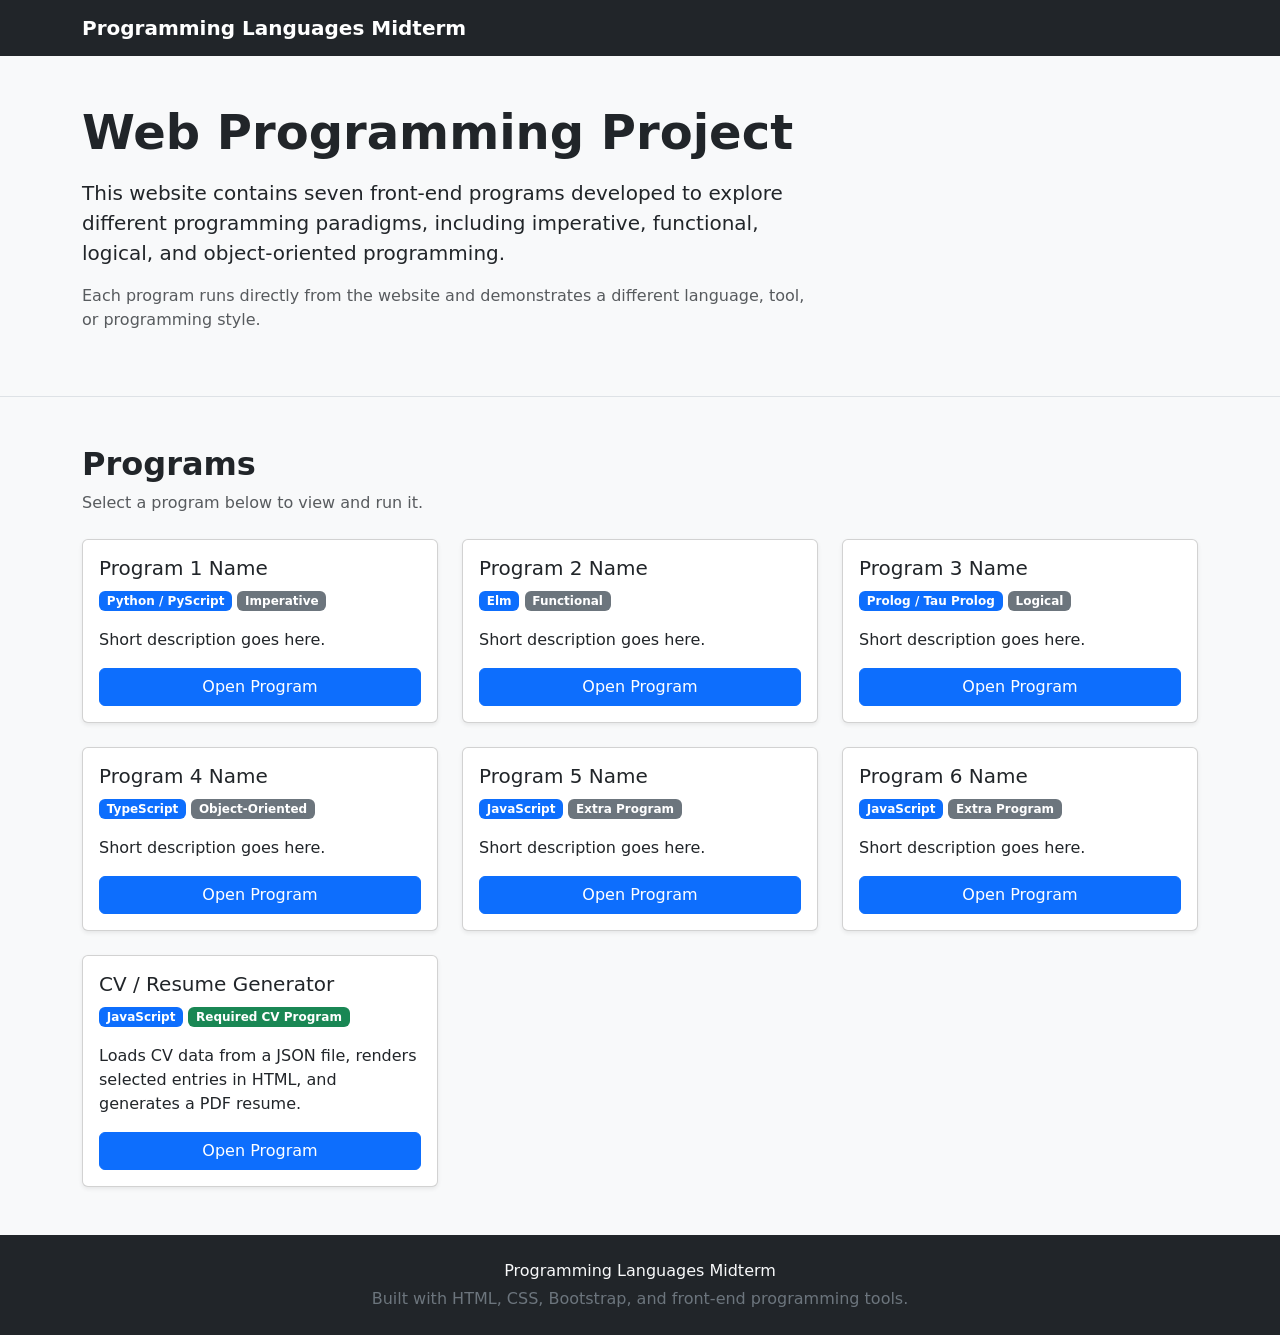
==== index.html @ f72ce65d "Build bootstrap homepage" ====
<!DOCTYPE html>
<html lang="en">
<head>
  <meta charset="UTF-8" />
  <meta name="viewport" content="width=device-width, initial-scale=1.0" />

  <title>Programming Languages Midterm</title>

  <!-- Bootstrap CSS -->
  <link
    href="https://cdn.jsdelivr.net/npm/bootstrap@5.3.8/dist/css/bootstrap.min.css"
    rel="stylesheet"
  />

  <!-- Custom CSS -->
  <link rel="stylesheet" href="styles.css" />
</head>

<body>
  <!-- Navigation Bar -->
  <nav class="navbar navbar-expand-lg navbar-dark bg-dark">
    <div class="container">
      <a class="navbar-brand fw-bold" href="index.html">
        Programming Languages Midterm
      </a>
    </div>
  </nav>

  <!-- Hero Section -->
  <header class="bg-light py-5 border-bottom">
    <div class="container">
      <div class="row align-items-center">
        <div class="col-lg-8">
          <h1 class="display-5 fw-bold">Web Programming Project</h1>

          <p class="lead mt-3">
            This website contains seven front-end programs developed to explore
            different programming paradigms, including imperative, functional,
            logical, and object-oriented programming.
          </p>

          <p class="text-muted">
            Each program runs directly from the website and demonstrates a different
            language, tool, or programming style.
          </p>
        </div>
      </div>
    </div>
  </header>

  <!-- Main Content -->
  <main class="container my-5">
    <section class="mb-4">
      <h2 class="fw-bold">Programs</h2>
      <p class="text-muted">
        Select a program below to view and run it.
      </p>
    </section>

    <section class="row g-4">
      <!-- Program 1 -->
      <div class="col-md-6 col-lg-4">
        <div class="card h-100 shadow-sm program-card">
          <div class="card-body d-flex flex-column">
            <h3 class="card-title h5">Program 1 Name</h3>

            <div class="mb-3">
              <span class="badge text-bg-primary">Python / PyScript</span>
              <span class="badge text-bg-secondary">Imperative</span>
            </div>

            <p class="card-text">
              Short description goes here.
            </p>

            <a href="programs/python/index.html" class="btn btn-primary mt-auto">
              Open Program
            </a>
          </div>
        </div>
      </div>

      <!-- Program 2 -->
      <div class="col-md-6 col-lg-4">
        <div class="card h-100 shadow-sm program-card">
          <div class="card-body d-flex flex-column">
            <h3 class="card-title h5">Program 2 Name</h3>

            <div class="mb-3">
              <span class="badge text-bg-primary">Elm</span>
              <span class="badge text-bg-secondary">Functional</span>
            </div>

            <p class="card-text">
              Short description goes here.
            </p>

            <a href="programs/elm/index.html" class="btn btn-primary mt-auto">
              Open Program
            </a>
          </div>
        </div>
      </div>

      <!-- Program 3 -->
      <div class="col-md-6 col-lg-4">
        <div class="card h-100 shadow-sm program-card">
          <div class="card-body d-flex flex-column">
            <h3 class="card-title h5">Program 3 Name</h3>

            <div class="mb-3">
              <span class="badge text-bg-primary">Prolog / Tau Prolog</span>
              <span class="badge text-bg-secondary">Logical</span>
            </div>

            <p class="card-text">
              Short description goes here.
            </p>

            <a href="programs/prolog/index.html" class="btn btn-primary mt-auto">
              Open Program
            </a>
          </div>
        </div>
      </div>

      <!-- Program 4 -->
      <div class="col-md-6 col-lg-4">
        <div class="card h-100 shadow-sm program-card">
          <div class="card-body d-flex flex-column">
            <h3 class="card-title h5">Program 4 Name</h3>

            <div class="mb-3">
              <span class="badge text-bg-primary">TypeScript</span>
              <span class="badge text-bg-secondary">Object-Oriented</span>
            </div>

            <p class="card-text">
              Short description goes here.
            </p>

            <a href="programs/typescript/index.html" class="btn btn-primary mt-auto">
              Open Program
            </a>
          </div>
        </div>
      </div>

      <!-- Program 5 -->
      <div class="col-md-6 col-lg-4">
        <div class="card h-100 shadow-sm program-card">
          <div class="card-body d-flex flex-column">
            <h3 class="card-title h5">Program 5 Name</h3>

            <div class="mb-3">
              <span class="badge text-bg-primary">JavaScript</span>
              <span class="badge text-bg-secondary">Extra Program</span>
            </div>

            <p class="card-text">
              Short description goes here.
            </p>

            <a href="programs/js-1/index.html" class="btn btn-primary mt-auto">
              Open Program
            </a>
          </div>
        </div>
      </div>

      <!-- Program 6 -->
      <div class="col-md-6 col-lg-4">
        <div class="card h-100 shadow-sm program-card">
          <div class="card-body d-flex flex-column">
            <h3 class="card-title h5">Program 6 Name</h3>

            <div class="mb-3">
              <span class="badge text-bg-primary">JavaScript</span>
              <span class="badge text-bg-secondary">Extra Program</span>
            </div>

            <p class="card-text">
              Short description goes here.
            </p>

            <a href="programs/js-2/index.html" class="btn btn-primary mt-auto">
              Open Program
            </a>
          </div>
        </div>
      </div>

      <!-- Program 7 -->
      <div class="col-md-6 col-lg-4">
        <div class="card h-100 shadow-sm program-card">
          <div class="card-body d-flex flex-column">
            <h3 class="card-title h5">CV / Resume Generator</h3>

            <div class="mb-3">
              <span class="badge text-bg-primary">JavaScript</span>
              <span class="badge text-bg-success">Required CV Program</span>
            </div>

            <p class="card-text">
              Loads CV data from a JSON file, renders selected entries in HTML, and generates a PDF resume.
            </p>

            <a href="programs/cv/index.html" class="btn btn-primary mt-auto">
              Open Program
            </a>
          </div>
        </div>
      </div>
    </section>
  </main>

  <!-- Footer -->
  <footer class="bg-dark text-light py-4 mt-5">
    <div class="container text-center">
      <p class="mb-1">Programming Languages Midterm</p>
      <p class="mb-0 text-secondary">
        Built with HTML, CSS, Bootstrap, and front-end programming tools.
      </p>
    </div>
  </footer>

  <!-- Bootstrap JS -->
  <script
    src="https://cdn.jsdelivr.net/npm/bootstrap@5.3.8/dist/js/bootstrap.bundle.min.js">
  </script>
</body>
</html>
---- styles.css ----
body {
  background-color: #f8f9fa;
}

.program-card {
  transition: transform 0.2s ease, box-shadow 0.2s ease;
}

.program-card:hover {
  transform: translateY(-4px);
}

footer {
  margin-top: 4rem;
}
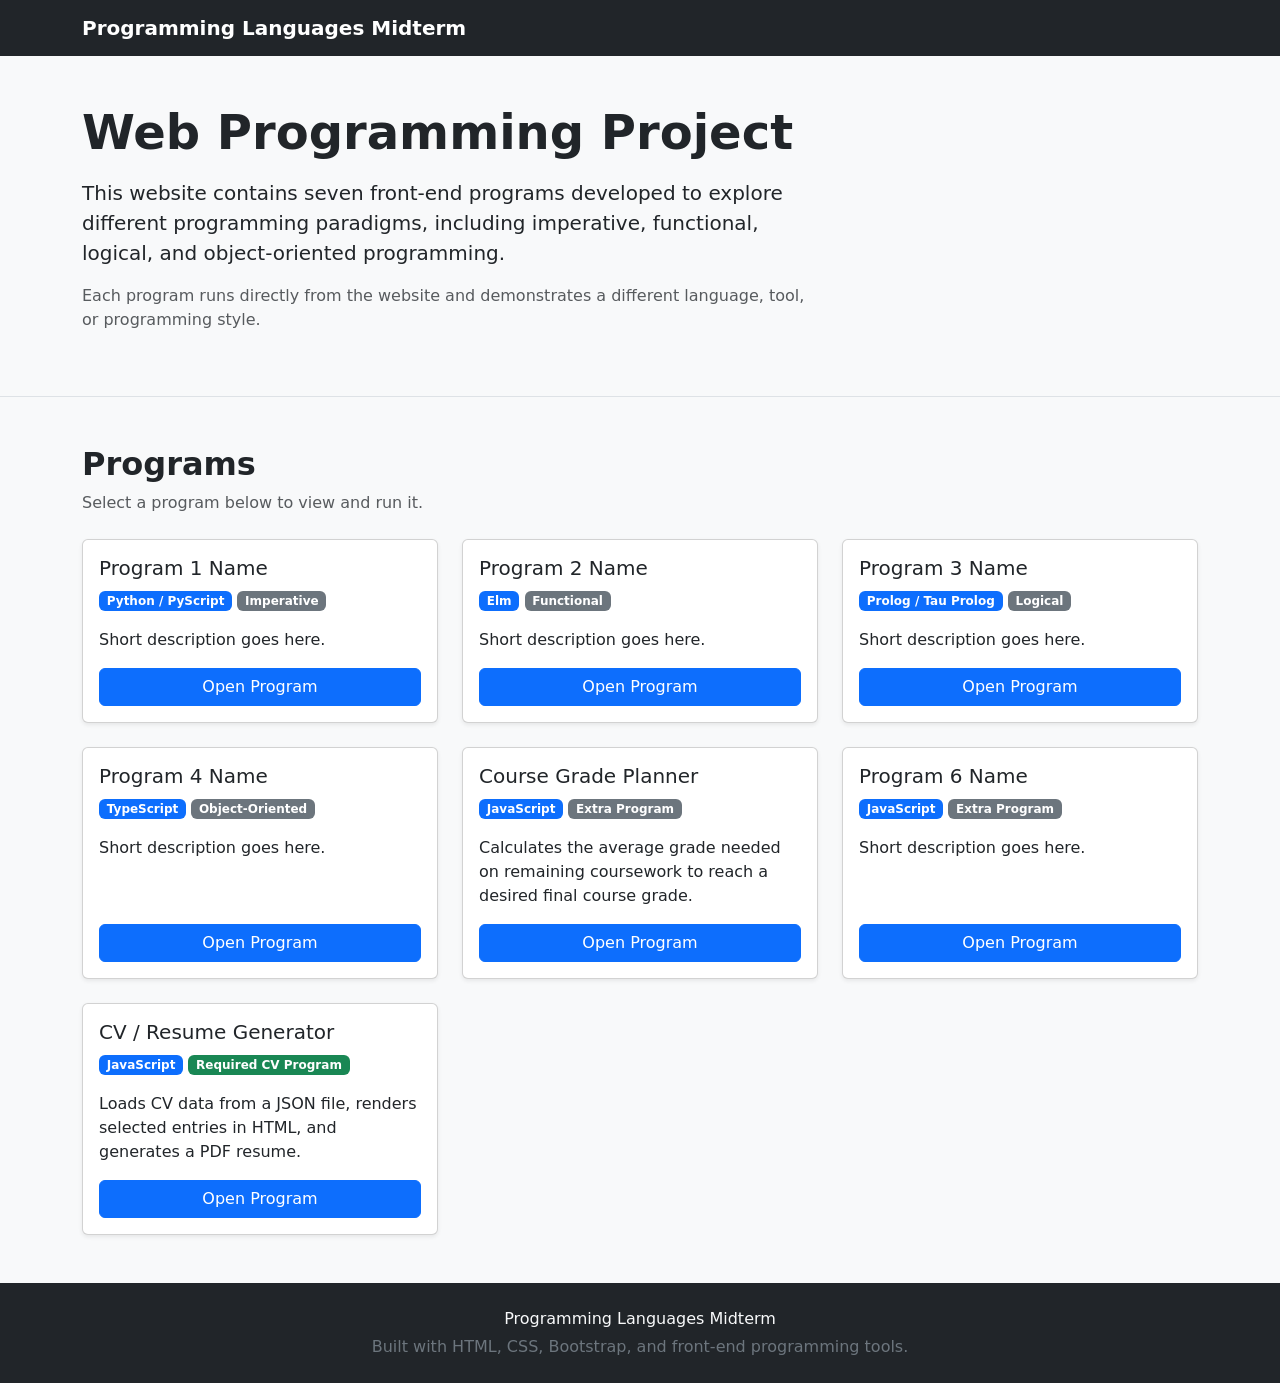
==== commit 22c4ddf7: "Implemented first extra program" ====
--- a/index.html
+++ b/index.html
@@ -150,7 +150,7 @@
       <div class="col-md-6 col-lg-4">
         <div class="card h-100 shadow-sm program-card">
           <div class="card-body d-flex flex-column">
-            <h3 class="card-title h5">Program 5 Name</h3>
+            <h3 class="card-title h5">Course Grade Planner</h3>
 
             <div class="mb-3">
               <span class="badge text-bg-primary">JavaScript</span>
@@ -158,7 +158,7 @@
             </div>
 
             <p class="card-text">
-              Short description goes here.
+              Calculates the average grade needed on remaining coursework to reach a desired final course grade.
             </p>
 
             <a href="programs/js-1/index.html" class="btn btn-primary mt-auto">
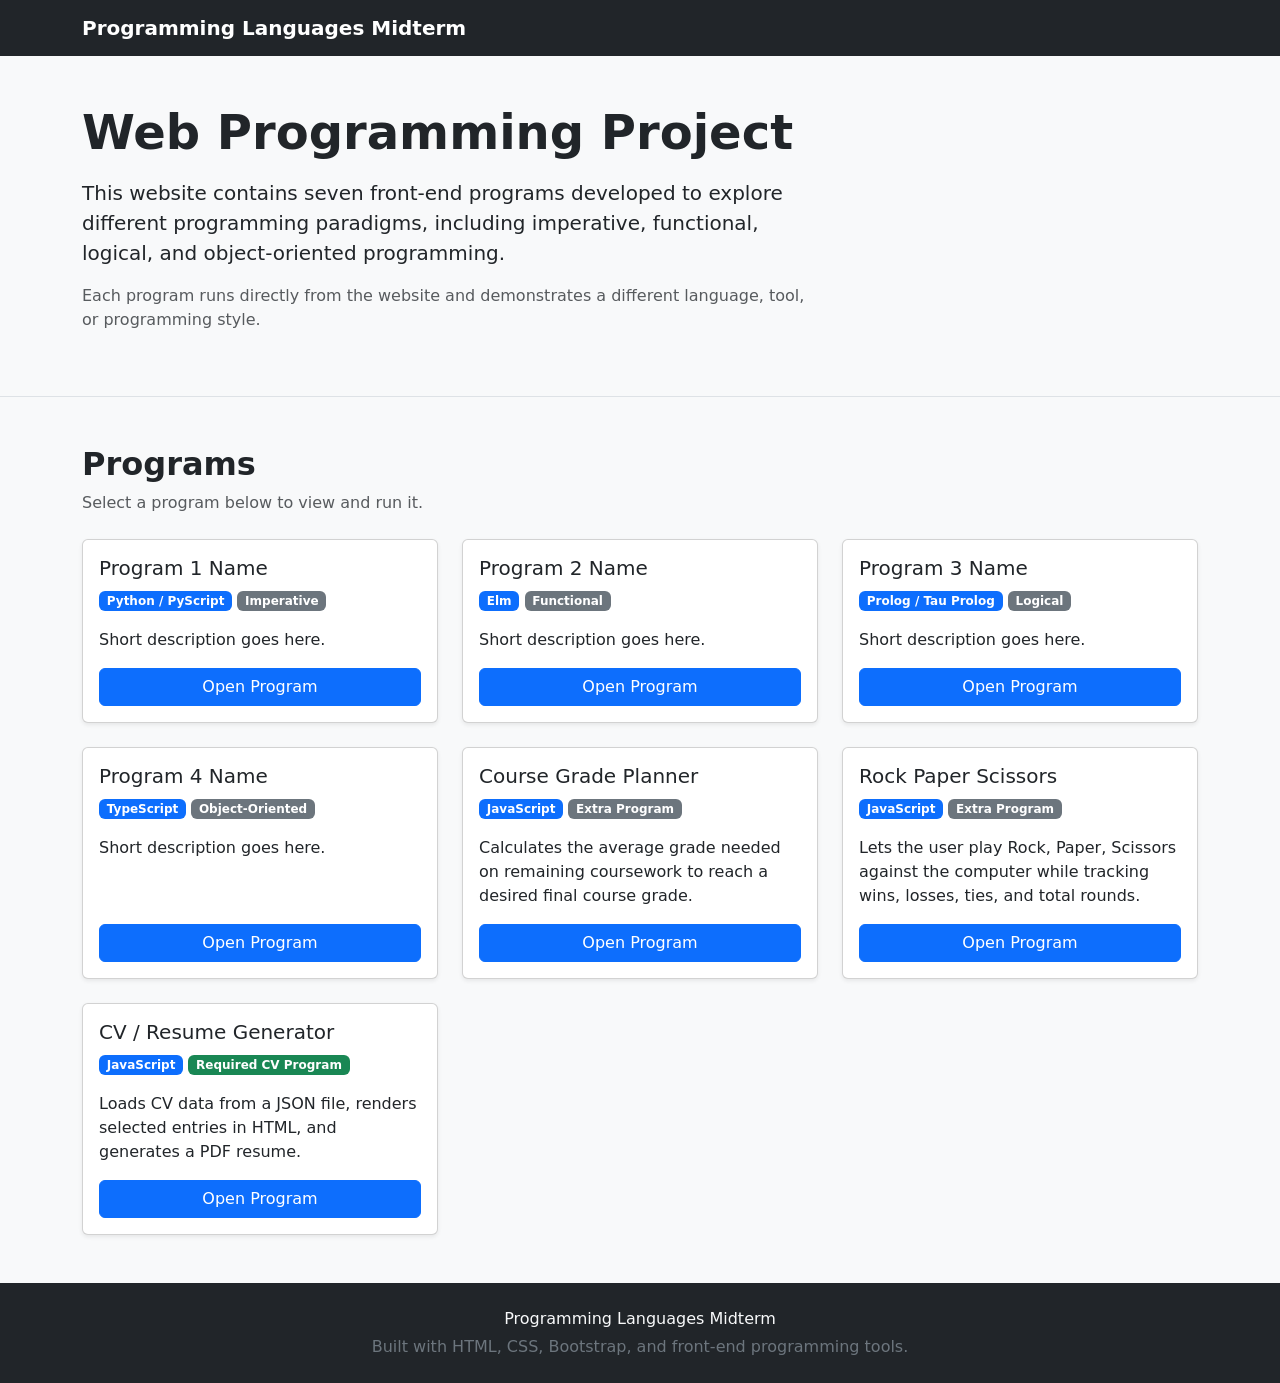
==== commit 1f148947: "Implemented second extra program" ====
--- a/index.html
+++ b/index.html
@@ -172,7 +172,7 @@
       <div class="col-md-6 col-lg-4">
         <div class="card h-100 shadow-sm program-card">
           <div class="card-body d-flex flex-column">
-            <h3 class="card-title h5">Program 6 Name</h3>
+            <h3 class="card-title h5">Rock Paper Scissors</h3>
 
             <div class="mb-3">
               <span class="badge text-bg-primary">JavaScript</span>
@@ -180,7 +180,7 @@
             </div>
 
             <p class="card-text">
-              Short description goes here.
+              Lets the user play Rock, Paper, Scissors against the computer while tracking wins, losses, ties, and total rounds.
             </p>
 
             <a href="programs/js-2/index.html" class="btn btn-primary mt-auto">
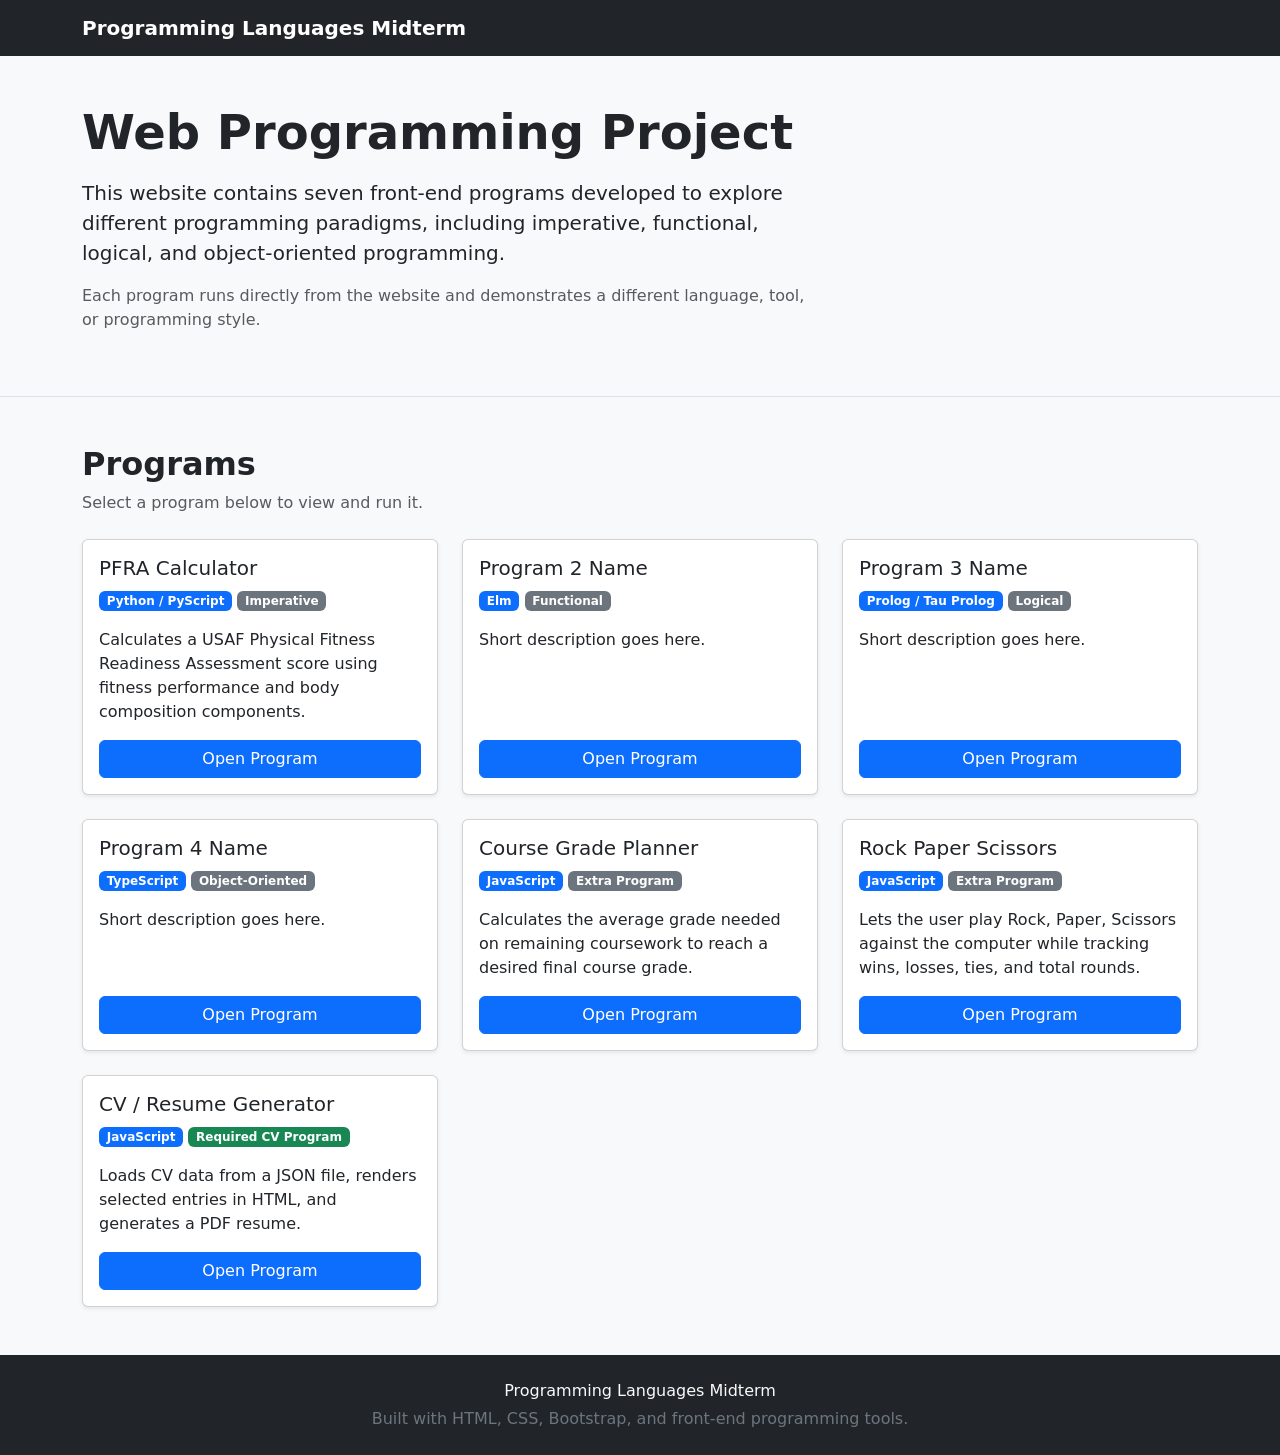
==== commit d7196572: "Implemented python program" ====
--- a/index.html
+++ b/index.html
@@ -62,7 +62,7 @@
       <div class="col-md-6 col-lg-4">
         <div class="card h-100 shadow-sm program-card">
           <div class="card-body d-flex flex-column">
-            <h3 class="card-title h5">Program 1 Name</h3>
+            <h3 class="card-title h5">PFRA Calculator</h3>
 
             <div class="mb-3">
               <span class="badge text-bg-primary">Python / PyScript</span>
@@ -70,7 +70,7 @@
             </div>
 
             <p class="card-text">
-              Short description goes here.
+              Calculates a USAF Physical Fitness Readiness Assessment score using fitness performance and body composition components.
             </p>
 
             <a href="programs/python/index.html" class="btn btn-primary mt-auto">
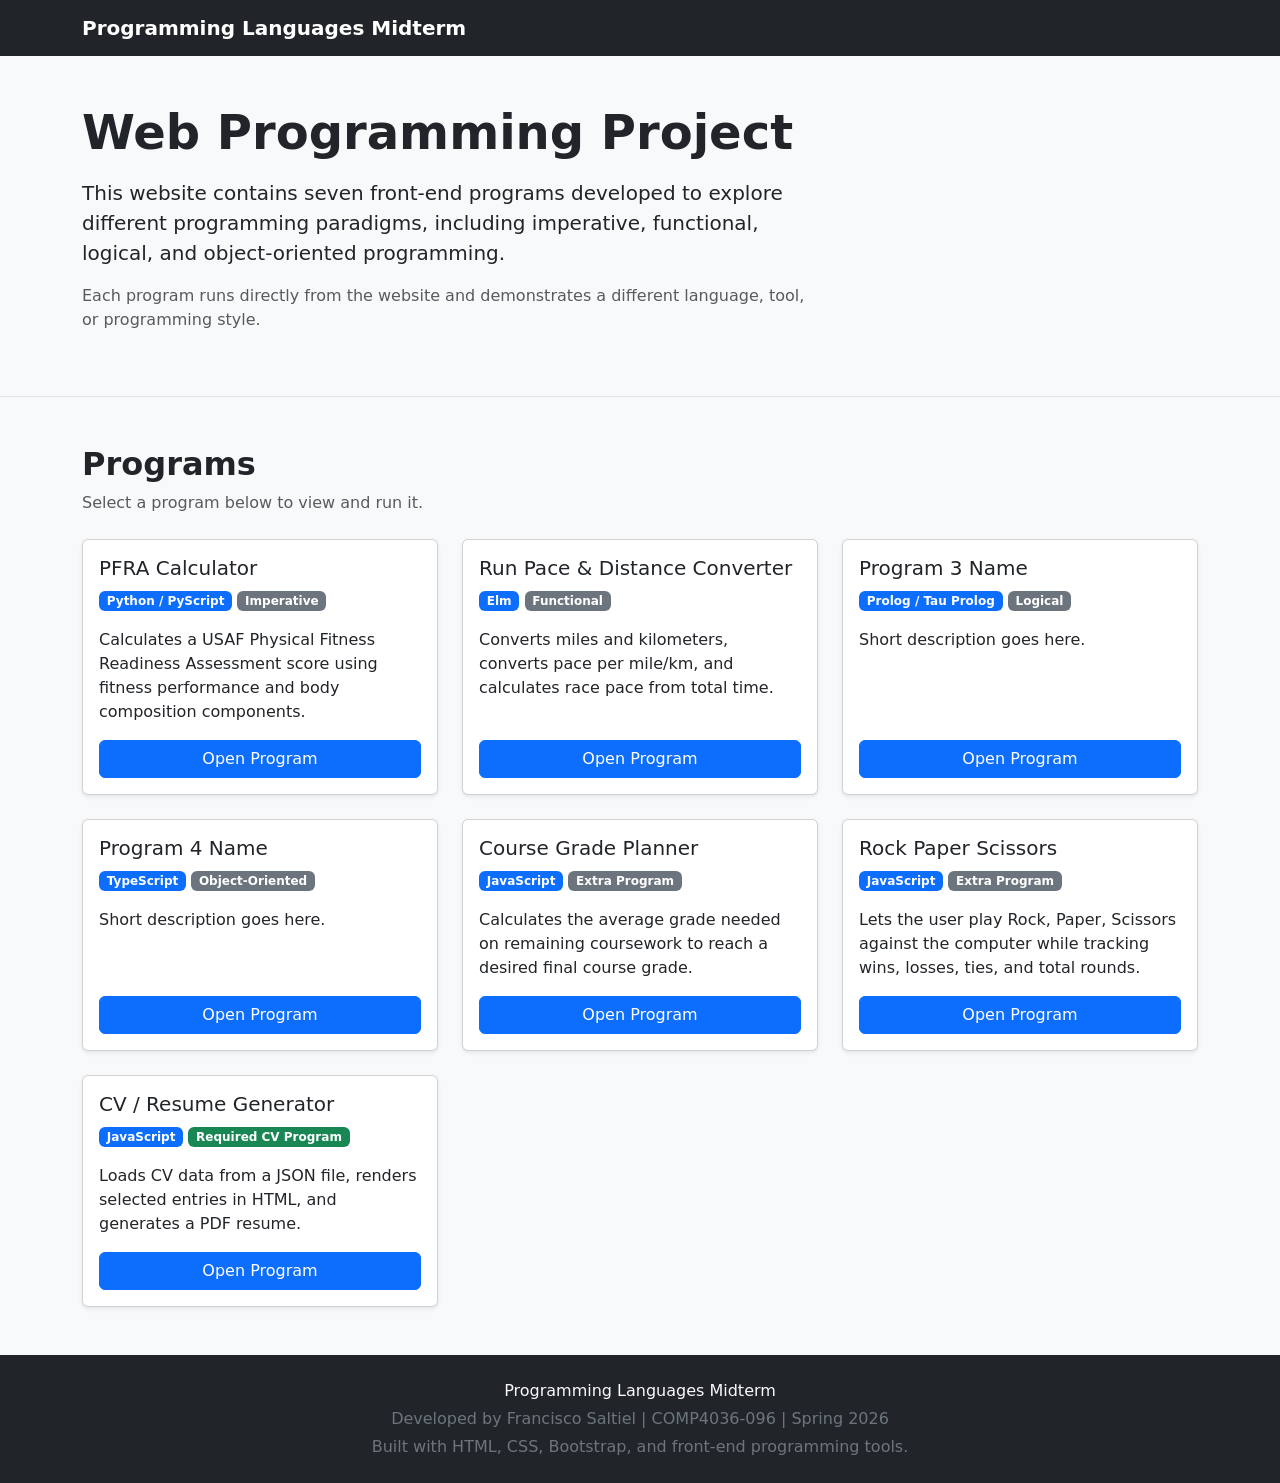
==== commit 00dc531b: "Implemented Elm program" ====
--- a/index.html
+++ b/index.html
@@ -84,7 +84,7 @@
       <div class="col-md-6 col-lg-4">
         <div class="card h-100 shadow-sm program-card">
           <div class="card-body d-flex flex-column">
-            <h3 class="card-title h5">Program 2 Name</h3>
+            <h3 class="card-title h5">Run Pace & Distance Converter</h3>
 
             <div class="mb-3">
               <span class="badge text-bg-primary">Elm</span>
@@ -92,7 +92,7 @@
             </div>
 
             <p class="card-text">
-              Short description goes here.
+              Converts miles and kilometers, converts pace per mile/km, and calculates race pace from total time.
             </p>
 
             <a href="programs/elm/index.html" class="btn btn-primary mt-auto">
@@ -218,6 +218,9 @@
   <footer class="bg-dark text-light py-4 mt-5">
     <div class="container text-center">
       <p class="mb-1">Programming Languages Midterm</p>
+      <p class="mb-1 text-secondary">
+        Developed by Francisco Saltiel | COMP4036-096 | Spring 2026
+      </p>
       <p class="mb-0 text-secondary">
         Built with HTML, CSS, Bootstrap, and front-end programming tools.
       </p>
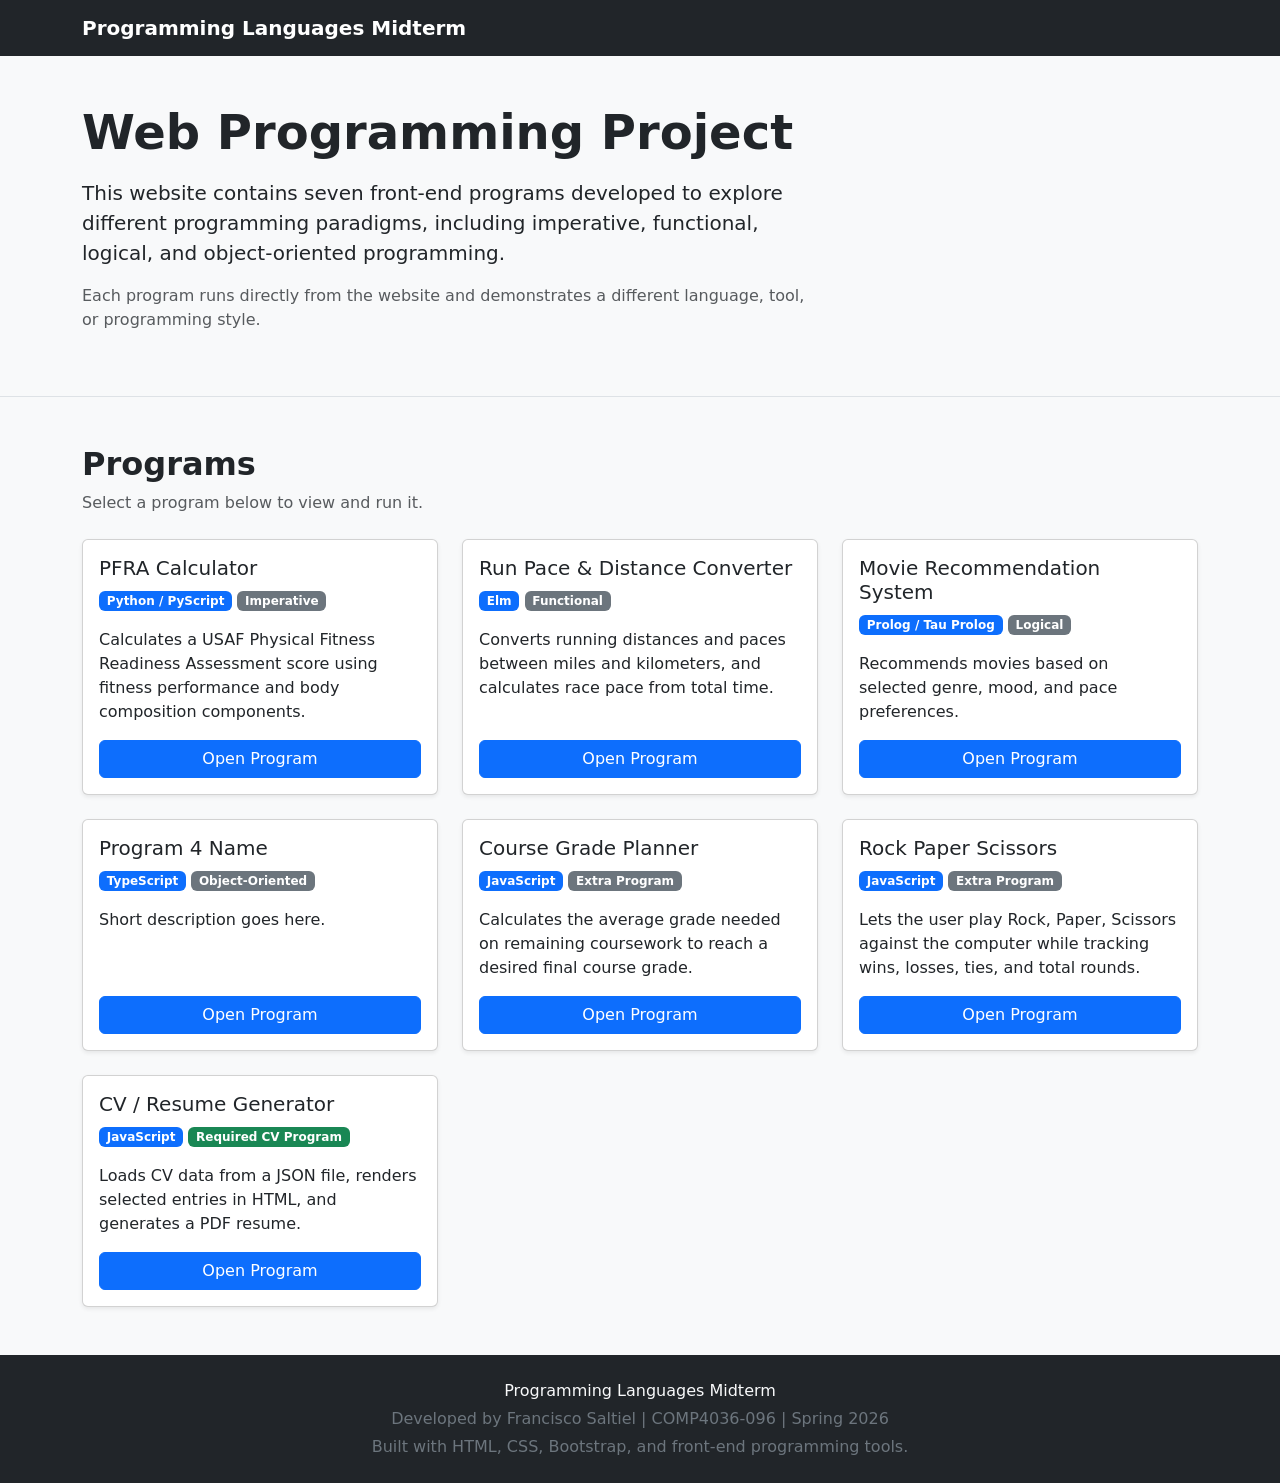
==== commit 5475cabb: "Implemented Prolog program" ====
--- a/index.html
+++ b/index.html
@@ -92,7 +92,7 @@
             </div>
 
             <p class="card-text">
-              Converts miles and kilometers, converts pace per mile/km, and calculates race pace from total time.
+              Converts running distances and paces between miles and kilometers, and calculates race pace from total time.
             </p>
 
             <a href="programs/elm/index.html" class="btn btn-primary mt-auto">
@@ -106,7 +106,7 @@
       <div class="col-md-6 col-lg-4">
         <div class="card h-100 shadow-sm program-card">
           <div class="card-body d-flex flex-column">
-            <h3 class="card-title h5">Program 3 Name</h3>
+            <h3 class="card-title h5">Movie Recommendation System</h3>
 
             <div class="mb-3">
               <span class="badge text-bg-primary">Prolog / Tau Prolog</span>
@@ -114,7 +114,7 @@
             </div>
 
             <p class="card-text">
-              Short description goes here.
+              Recommends movies based on selected genre, mood, and pace preferences.
             </p>
 
             <a href="programs/prolog/index.html" class="btn btn-primary mt-auto">
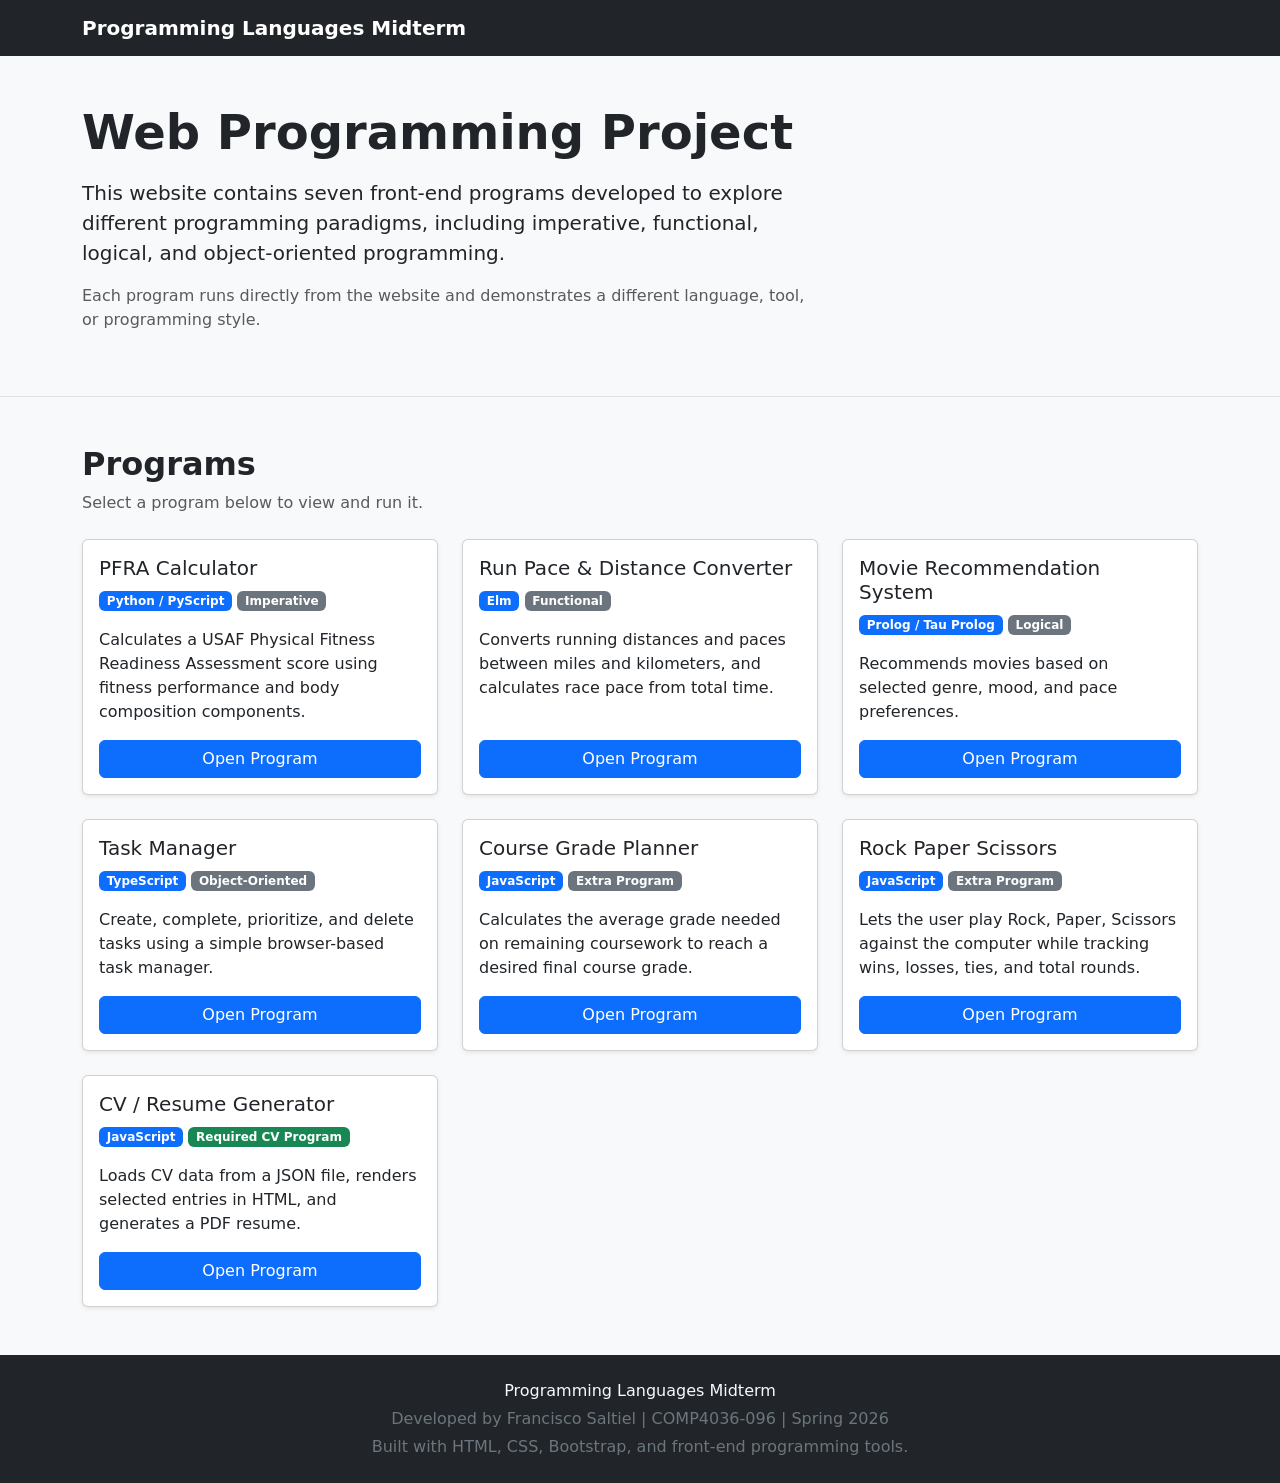
==== commit dafa659b: "Implemented typescript program" ====
--- a/index.html
+++ b/index.html
@@ -128,7 +128,7 @@
       <div class="col-md-6 col-lg-4">
         <div class="card h-100 shadow-sm program-card">
           <div class="card-body d-flex flex-column">
-            <h3 class="card-title h5">Program 4 Name</h3>
+            <h3 class="card-title h5">Task Manager</h3>
 
             <div class="mb-3">
               <span class="badge text-bg-primary">TypeScript</span>
@@ -136,7 +136,7 @@
             </div>
 
             <p class="card-text">
-              Short description goes here.
+              Create, complete, prioritize, and delete tasks using a simple browser-based task manager.
             </p>
 
             <a href="programs/typescript/index.html" class="btn btn-primary mt-auto">
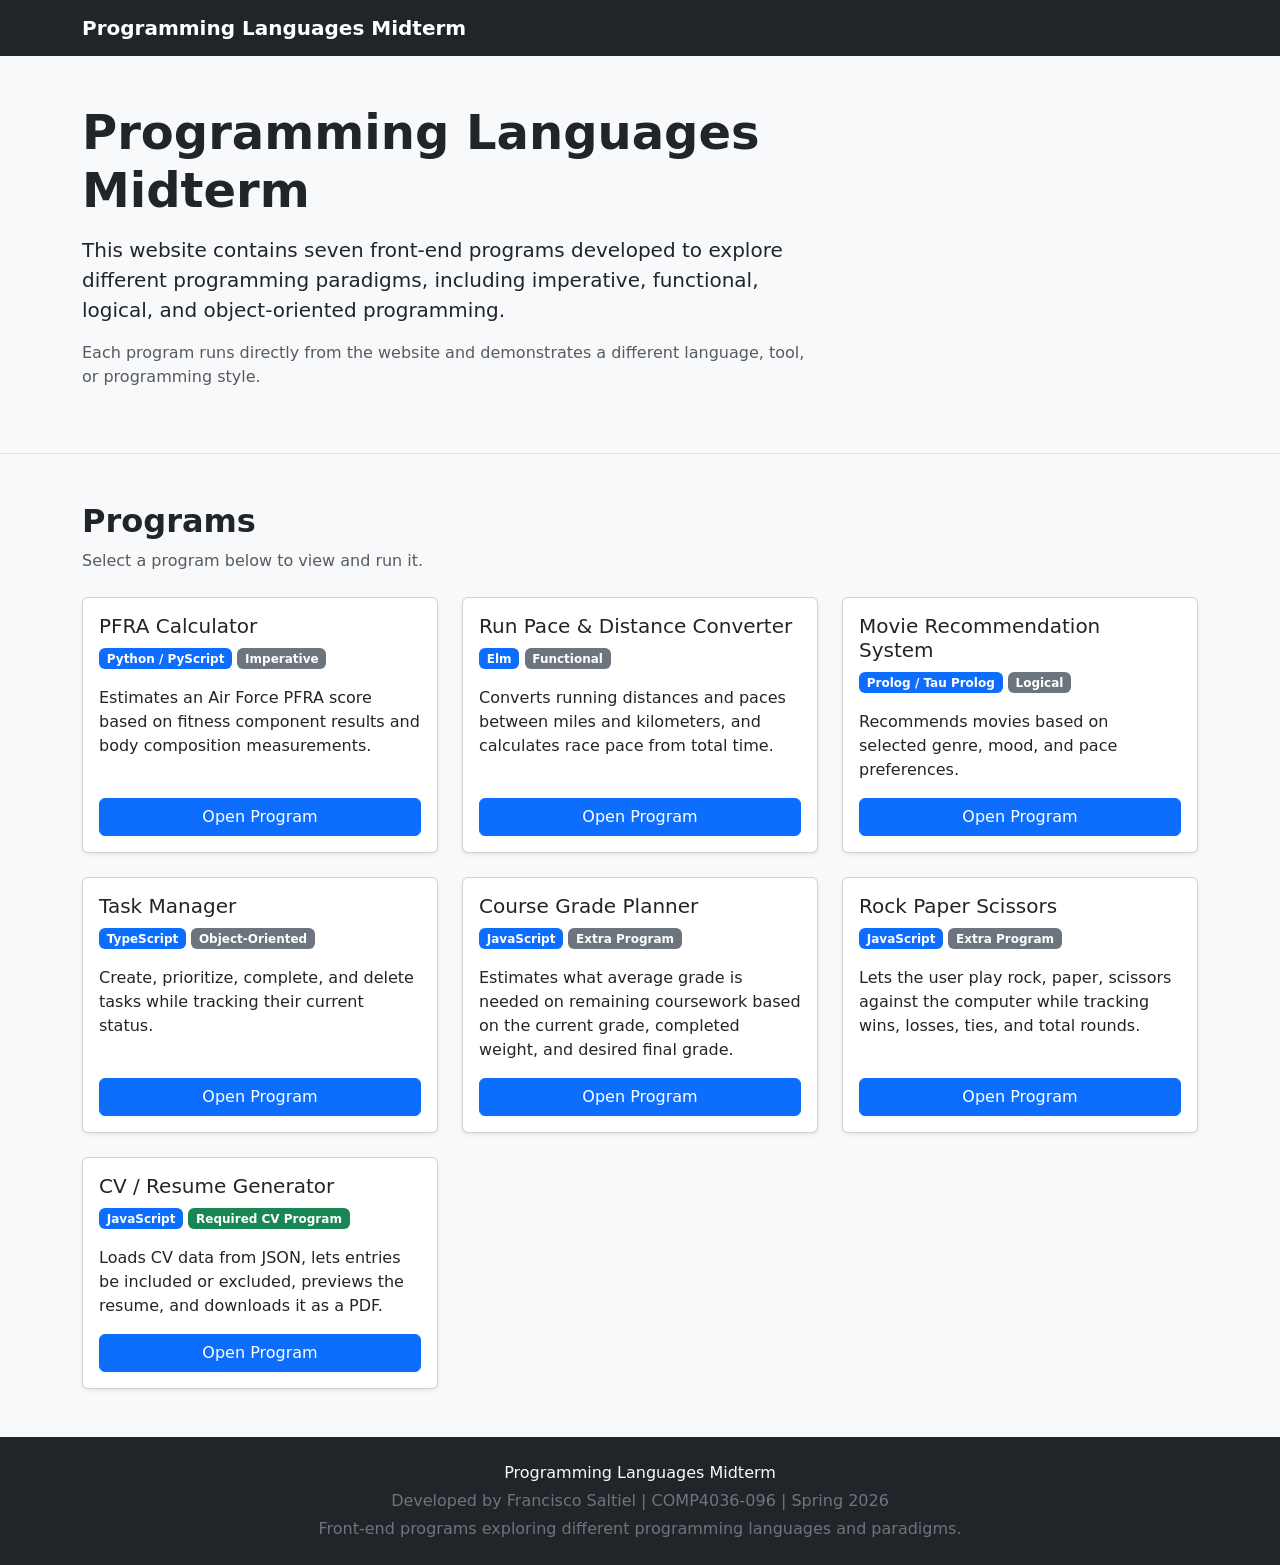
==== commit b179813b: "Standardized program page formatting" ====
--- a/index.html
+++ b/index.html
@@ -31,7 +31,7 @@
     <div class="container">
       <div class="row align-items-center">
         <div class="col-lg-8">
-          <h1 class="display-5 fw-bold">Web Programming Project</h1>
+          <h1 class="display-5 fw-bold">Programming Languages Midterm</h1>
 
           <p class="lead mt-3">
             This website contains seven front-end programs developed to explore
@@ -70,7 +70,7 @@
             </div>
 
             <p class="card-text">
-              Calculates a USAF Physical Fitness Readiness Assessment score using fitness performance and body composition components.
+              Estimates an Air Force PFRA score based on fitness component results and body composition measurements.
             </p>
 
             <a href="programs/python/index.html" class="btn btn-primary mt-auto">
@@ -136,7 +136,7 @@
             </div>
 
             <p class="card-text">
-              Create, complete, prioritize, and delete tasks using a simple browser-based task manager.
+              Create, prioritize, complete, and delete tasks while tracking their current status.
             </p>
 
             <a href="programs/typescript/index.html" class="btn btn-primary mt-auto">
@@ -158,7 +158,7 @@
             </div>
 
             <p class="card-text">
-              Calculates the average grade needed on remaining coursework to reach a desired final course grade.
+              Estimates what average grade is needed on remaining coursework based on the current grade, completed weight, and desired final grade.
             </p>
 
             <a href="programs/js-1/index.html" class="btn btn-primary mt-auto">
@@ -180,7 +180,7 @@
             </div>
 
             <p class="card-text">
-              Lets the user play Rock, Paper, Scissors against the computer while tracking wins, losses, ties, and total rounds.
+              Lets the user play rock, paper, scissors against the computer while tracking wins, losses, ties, and total rounds.
             </p>
 
             <a href="programs/js-2/index.html" class="btn btn-primary mt-auto">
@@ -202,7 +202,7 @@
             </div>
 
             <p class="card-text">
-              Loads CV data from a JSON file, renders selected entries in HTML, and generates a PDF resume.
+              Loads CV data from JSON, lets entries be included or excluded, previews the resume, and downloads it as a PDF.
             </p>
 
             <a href="programs/cv/index.html" class="btn btn-primary mt-auto">
@@ -222,7 +222,7 @@
         Developed by Francisco Saltiel | COMP4036-096 | Spring 2026
       </p>
       <p class="mb-0 text-secondary">
-        Built with HTML, CSS, Bootstrap, and front-end programming tools.
+        Front-end programs exploring different programming languages and paradigms.
       </p>
     </div>
   </footer>
